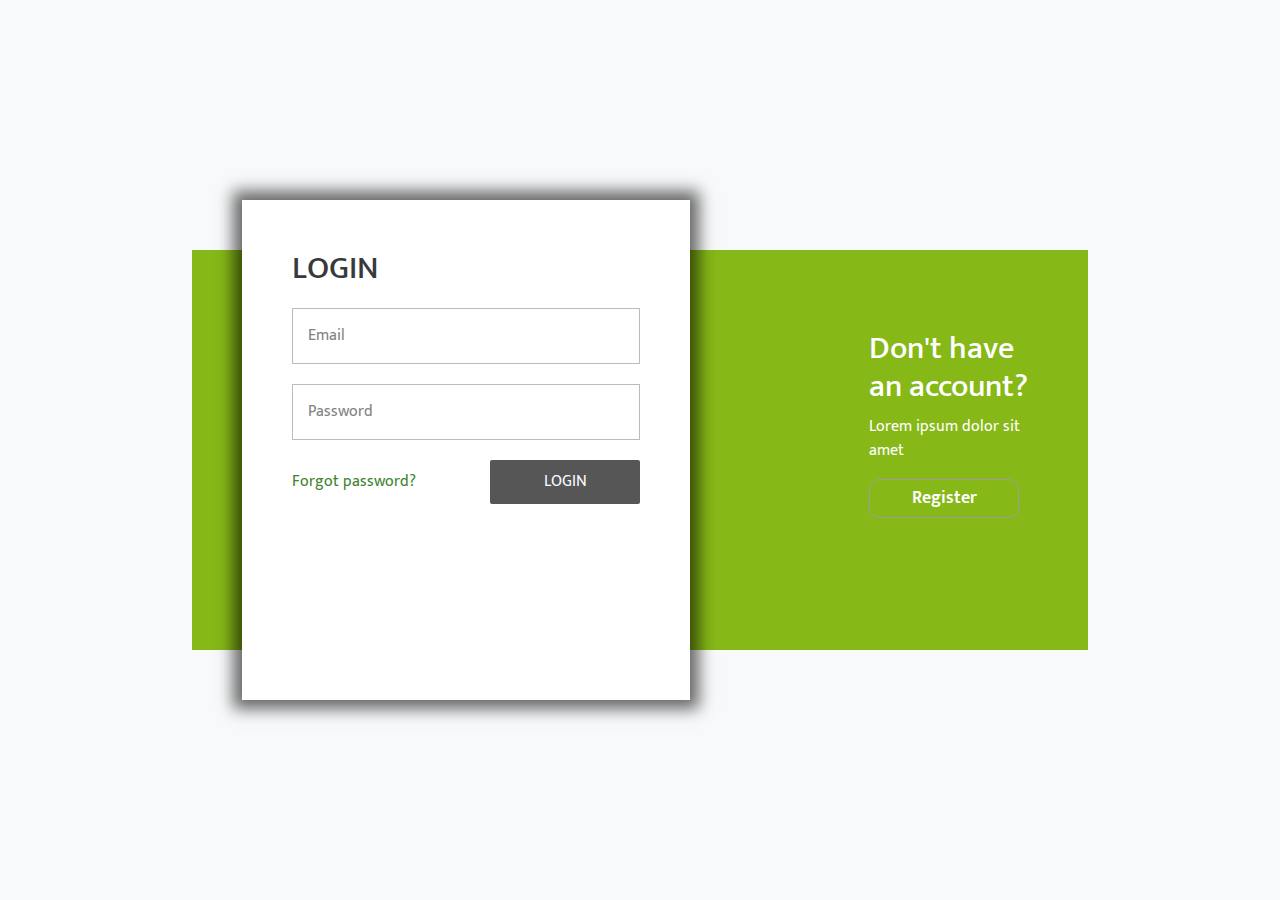
==== login.html @ f3958aff "login" ====
<!DOCTYPE html>
<html lang="en">
    <head>
        <meta charset="UTF-8">
        <meta name="viewport" content="width=device-width, initial-scale=1.0">
        <title>Login - Travel Agency</title>
        <!-- Bootstrap CSS -->
        <link
            href="//maxcdn.bootstrapcdn.com/bootstrap/4.0.0/css/bootstrap.min.css"
            rel="stylesheet" id="bootstrap-css">
        <script
            src="//maxcdn.bootstrapcdn.com/bootstrap/4.0.0/js/bootstrap.min.js"></script>
        <script
            src="//cdnjs.cloudflare.com/ajax/libs/jquery/3.2.1/jquery.min.js"></script>
        <!-- Custom CSS -->
        <link rel="stylesheet" href="/css/login.css">
    </head>
    <body class="bg-light">
        <div class="login-reg-panel">
            <div class="login-info-box">
                <h2>Have an account?</h2>
                <p>Lorem ipsum dolor sit amet</p>
                <label id="label-register" for="log-reg-show">Login</label>
                <input type="radio" name="active-log-panel" id="log-reg-show"
                    checked="checked">
            </div>

            <div class="register-info-box">
                <h2>Don't have an account?</h2>
                <p>Lorem ipsum dolor sit amet</p>
                <label id="label-login" for="log-login-show">Register</label>
                <input type="radio" name="active-log-panel" id="log-login-show">
            </div>

            <div class="white-panel">
                <div class="login-show">
                    <h2>LOGIN</h2>
                    <input type="text" placeholder="Email">
                    <input type="password" placeholder="Password">
                    <input type="button" value="Login">
                    <a href>Forgot password?</a>
                </div>
                <div class="register-show">
                    <h2>REGISTER</h2>
                    <input type="text" placeholder="Email">
                    <input type="password" placeholder="Password">
                    <input type="password" placeholder="Confirm Password">
                    <input type="button" value="Register">
                </div>
            </div>
        </div>

        <!-- Bootstrap JS -->
        <script src="/js/login.js"></script>
    </body>
</html>
---- css/login.css ----
@import url('https://fonts.googleapis.com/css?family=Mukta');
body{
  font-family: 'Mukta', sans-serif;
	height:100vh;
	min-height:550px;
	background-image: url(http://www.planwallpaper.com/static/images/Free-Wallpaper-Nature-Scenes.jpg);
	background-repeat: no-repeat;
	background-size:cover;
	background-position:center;
	position:relative;
    overflow-y: hidden;
}
a{
  text-decoration:none;
  color:#444444;
}
.login-reg-panel{
    position: relative;
    top: 50%;
    transform: translateY(-50%);
	text-align:center;
    width:70%;
	right:0;left:0;
    margin:auto;
    height:400px;
    background-color: rgb(134,184,23);
}
.white-panel{
    background-color: rgba(255,255, 255, 1);
    height:500px;
    position:absolute;
    top:-50px;
    width:50%;
    right:calc(50% - 50px);
    transition:.3s ease-in-out;
    z-index:0;
    box-shadow: 0 0 15px 9px #00000096;
}
.login-reg-panel input[type="radio"]{
    position:relative;
    display:none;
}
.login-reg-panel{
    color:#fff;
}
.login-reg-panel #label-login, 
.login-reg-panel #label-register{
    border:1px solid #9E9E9E;
    padding:5px 5px;
    width:150px;
    display:block;
    text-align:center;
    border-radius:10px;
    cursor:pointer;
    font-weight: 600;
    font-size: 18px;
}
.login-info-box{
    width:30%;
    padding:0 50px;
    top:20%;
    left:0;
    position:absolute;
    text-align:left;
}
.register-info-box{
    width:30%;
    padding:0 50px;
    top:20%;
    right:0;
    position:absolute;
    text-align:left;
    
}
.right-log{right:50px !important;}

.login-show, 
.register-show{
    z-index: 1;
    display:none;
    opacity:0;
    transition:0.3s ease-in-out;
    color:#242424;
    text-align:left;
    padding:50px;
}
.show-log-panel{
    display:block;
    opacity:0.9;
}
.login-show input[type="text"], .login-show input[type="password"]{
    width: 100%;
    display: block;
    margin:20px 0;
    padding: 15px;
    border: 1px solid #b5b5b5;
    outline: none;
}
.login-show input[type="button"] {
    max-width: 150px;
    width: 100%;
    background: #444444;
    color: #f9f9f9;
    border: none;
    padding: 10px;
    text-transform: uppercase;
    border-radius: 2px;
    float:right;
    cursor:pointer;
}
.login-show a{
    display:inline-block;
    padding:10px 0;
}

.register-show input[type="text"], .register-show input[type="password"]{
    width: 100%;
    display: block;
    margin:20px 0;
    padding: 15px;
    border: 1px solid #b5b5b5;
    outline: none;
}
.register-show input[type="button"] {
    max-width: 150px;
    width: 100%;
    background: #444444;
    color: #f9f9f9;
    border: none;
    padding: 10px;
    text-transform: uppercase;
    border-radius: 2px;
    float:right;
    cursor:pointer;
}
.credit {
    position:absolute;
    bottom:10px;
    left:10px;
    color: #3B3B25;
    margin: 0;
    padding: 0;
    font-family: Arial,sans-serif;
    text-transform: uppercase;
    font-size: 12px;
    font-weight: bold;
    letter-spacing: 1px;
    z-index: 99;
}
a{
  text-decoration:none;
  color:#2c7715;
}
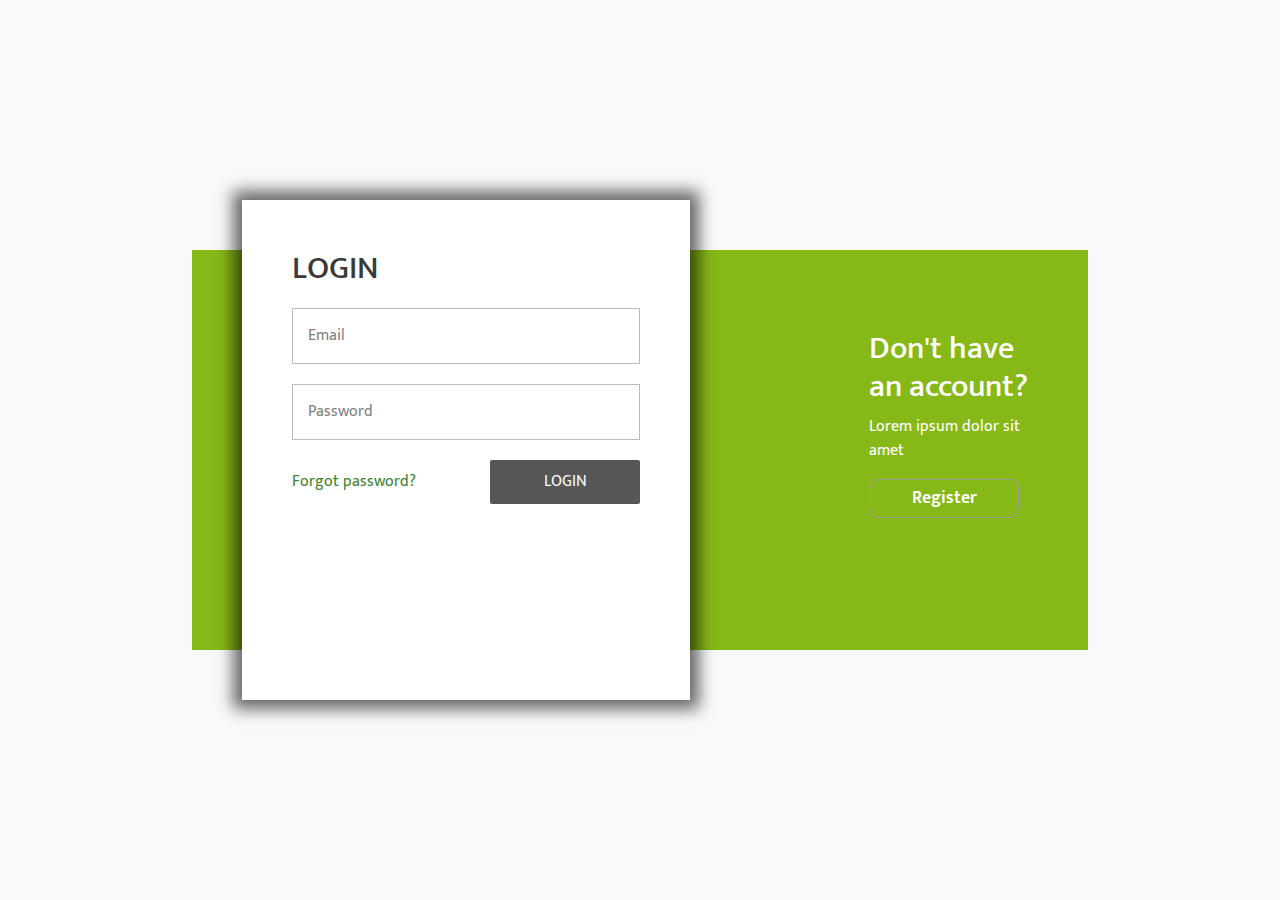
==== commit eed0ecd7: "contact" ====
(no text change in the page or its own stylesheets)
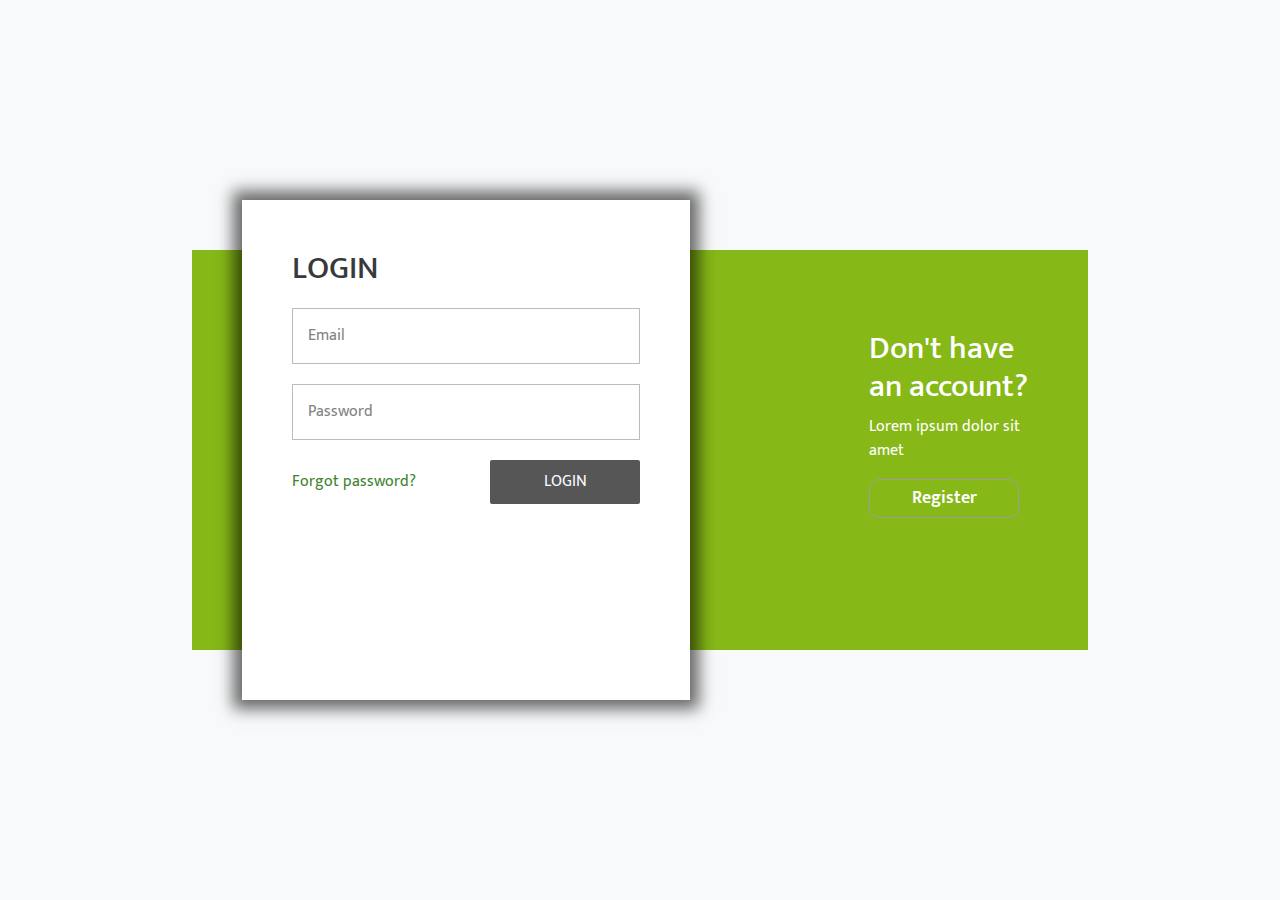
==== commit 3f611d87: "Merge pull request #11 from QuocPhan9/quoc" ====
--- a/login.html
+++ b/login.html
@@ -13,7 +13,7 @@
         <script
             src="//cdnjs.cloudflare.com/ajax/libs/jquery/3.2.1/jquery.min.js"></script>
         <!-- Custom CSS -->
-        <link rel="stylesheet" href="/css/login.css">
+        <link rel="stylesheet" href="css/login.css">
     </head>
     <body class="bg-light">
         <div class="login-reg-panel">
@@ -51,6 +51,6 @@
         </div>
 
         <!-- Bootstrap JS -->
-        <script src="/js/login.js"></script>
+        <script src="js/login.js"></script>
     </body>
 </html>